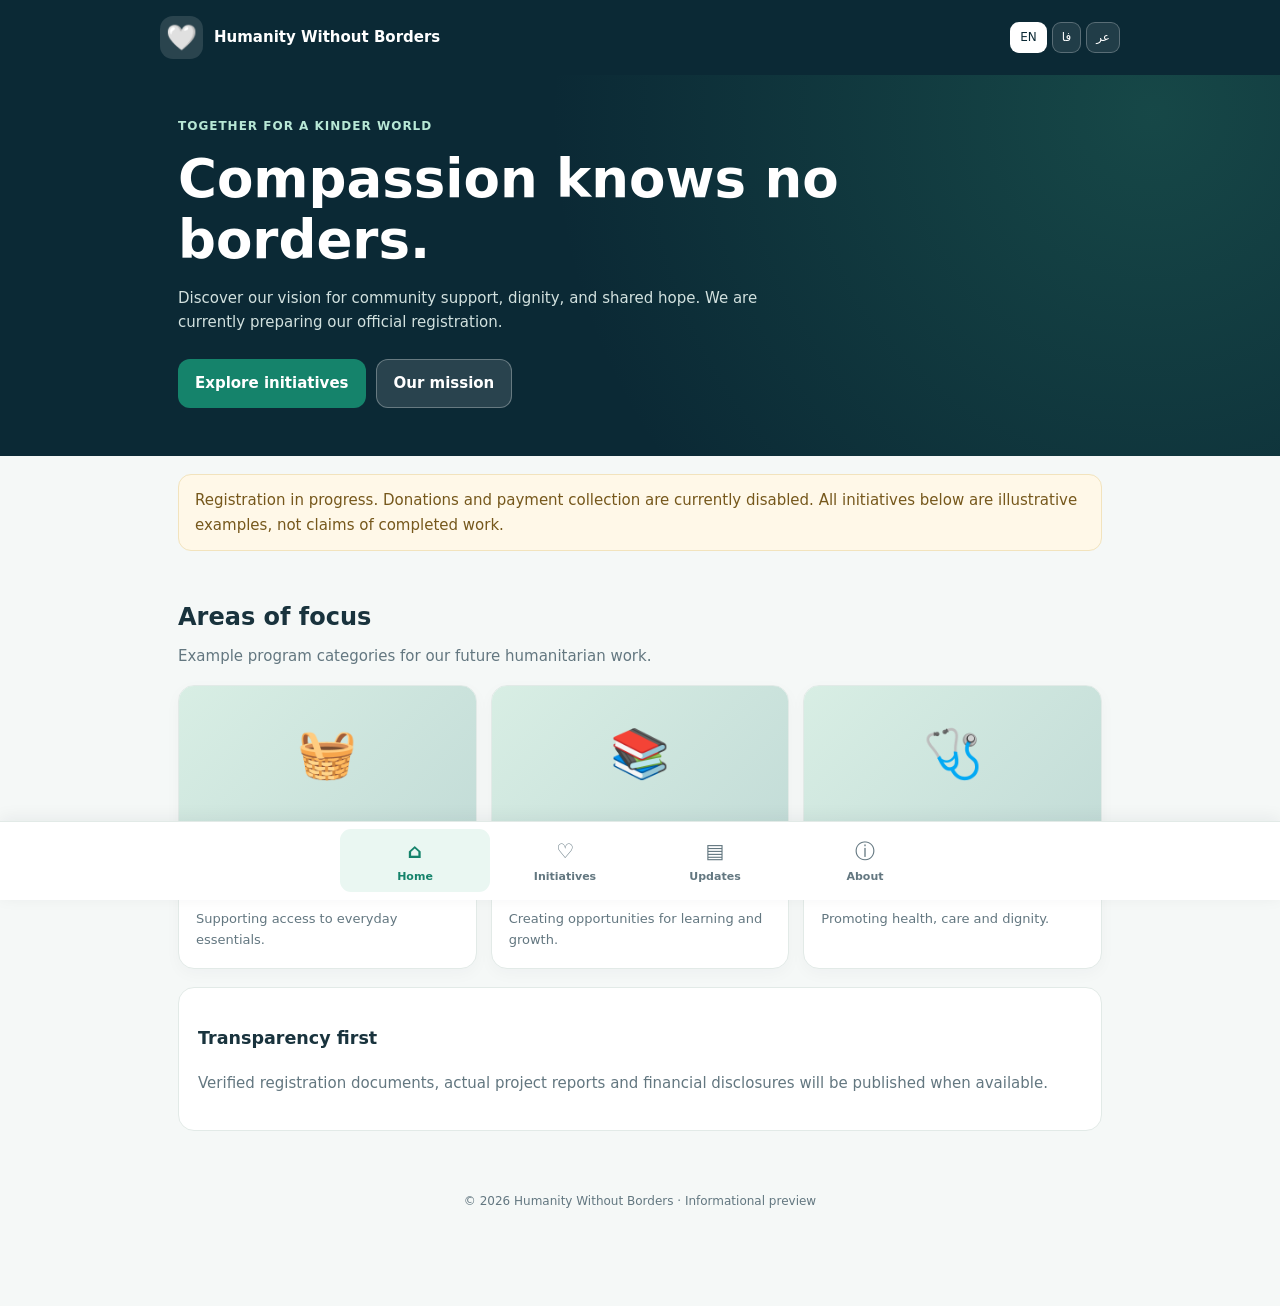
==== index.html @ e38e66b1 "Add files via upload" ====
<!doctype html>
<html lang="en" dir="ltr">
<head>
<meta charset="utf-8"><meta name="viewport" content="width=device-width,initial-scale=1,viewport-fit=cover">
<meta name="theme-color" content="#0b2935"><title>Humanity Without Borders</title>
<script src="https://telegram.org/js/telegram-web-app.js"></script>
<style>
:root{--navy:#0b2935;--green:#15836b;--mint:#eaf7f2;--gold:#e3b45d;--ink:#19333d;--muted:#637780;--bg:#f5f8f7;--line:#e2eae7}*{box-sizing:border-box}body{margin:0;background:var(--bg);font:15px/1.65 system-ui,-apple-system,"Segoe UI",Tahoma,Arial,sans-serif;color:var(--ink)}button,a{font:inherit}button{cursor:pointer}.wrap{max-width:960px;margin:auto;padding:0 18px}.top{background:var(--navy);color:#fff}.head{display:flex;align-items:center;justify-content:space-between;gap:12px;padding:16px 0}.brand{display:flex;align-items:center;gap:11px;font-weight:800;line-height:1.25}.logo{width:43px;height:43px;display:grid;place-items:center;border-radius:13px;background:#ffffff20;font-size:25px}.brand small{display:block;color:#b9d6d1;font-size:11px;font-weight:500}.langs{display:flex;gap:5px}.langs button{background:#ffffff18;color:white;border:1px solid #ffffff40;padding:5px 9px;border-radius:9px;font-size:12px}.langs button.active{background:white;color:var(--navy)}.hero{padding:42px 0 48px;background:radial-gradient(circle at 90% 10%,#2d856c55,transparent 50%),var(--navy);color:white}.eyebrow{font-size:12px;color:#b8e8d6;letter-spacing:1px;font-weight:800;text-transform:uppercase}.hero h1{font-size:clamp(30px,6vw,53px);line-height:1.15;max-width:670px;margin:12px 0}.hero p{max-width:610px;color:#d2e1df}.hero .actions{display:flex;flex-wrap:wrap;gap:10px;margin-top:24px}.btn{border:0;border-radius:12px;padding:11px 17px;font-weight:750;background:var(--green);color:#fff}.btn.alt{background:#ffffff20;border:1px solid #ffffff4a}.btn:disabled{opacity:.6;cursor:not-allowed}.notice{background:#fff8e8;color:#76581c;border:1px solid #f2e3bd;padding:13px 16px;border-radius:13px;margin:18px 0}.section{padding:22px 0}.section h2{font-size:24px;margin:7px 0 6px}.sub{color:var(--muted);margin:0 0 16px}.cards{display:grid;grid-template-columns:repeat(3,minmax(0,1fr));gap:14px}.card{background:white;border:1px solid var(--line);border-radius:16px;overflow:hidden;box-shadow:0 5px 16px #0b293508}.card .pic{height:135px;display:grid;place-items:center;background:linear-gradient(135deg,#d8eee4,#c4ddd8);font-size:48px}.card .body{padding:17px}.card h3{margin:0 0 7px;font-size:17px}.card p{color:var(--muted);font-size:13px;margin:0}.tag{display:inline-block;color:#14735f;background:#e8f7f1;border-radius:20px;padding:3px 9px;font-size:11px;font-weight:800;margin-bottom:9px}.panel{background:white;border:1px solid var(--line);border-radius:16px;padding:19px;margin-bottom:13px}.panel p{color:var(--muted)}.listrow{padding:13px 0;border-bottom:1px solid var(--line)}.listrow:last-child{border:0}.listrow strong{display:block}.listrow small{color:var(--muted)}.bottom{padding:26px 0 95px;color:var(--muted);text-align:center;font-size:12px}.nav{position:fixed;bottom:0;left:0;right:0;z-index:5;background:white;border-top:1px solid var(--line);display:flex;justify-content:center;padding:7px max(9px,env(safe-area-inset-right)) calc(8px + env(safe-area-inset-bottom));box-shadow:0 -3px 16px #09273310}.nav button{flex:1;max-width:150px;border:0;background:transparent;color:var(--muted);border-radius:11px;padding:6px 3px;font-size:11px}.nav button span{display:block;font-size:20px}.nav button.active{color:var(--green);background:var(--mint);font-weight:800}.hidden{display:none!important}[dir=rtl] .hero h1{max-width:740px}[dir=rtl] .brand{text-align:right}@media(max-width:650px){.cards{grid-template-columns:1fr}.card{display:flex}.card .pic{width:115px;min-width:115px;height:auto}.hero{padding:31px 0 36px}.head{align-items:flex-start}.brand{font-size:12px}.langs button{padding:5px 6px}.section h2{font-size:22px}}
</style>
</head>
<body>
<header class="top"><div class="wrap head"><div class="brand"><div class="logo">🤍</div><div>Humanity Without Borders<small id="brandTag"></small></div></div><div class="langs" aria-label="Language"><button data-lang="en">EN</button><button data-lang="fa">فا</button><button data-lang="ar">عر</button></div></div></header>
<div id="hero" class="hero"><div class="wrap"><div class="eyebrow" id="eyebrow"></div><h1 id="heroTitle"></h1><p id="heroText"></p><div class="actions"><button class="btn" data-go="campaigns" id="explore"></button><button class="btn alt" data-go="about" id="mission"></button></div></div></div>
<main class="wrap"><div class="notice" id="notice"></div>
<section id="home" class="section page"><h2 id="homeTitle"></h2><p class="sub" id="homeSub"></p><div class="cards" id="homeCards"></div><div class="panel" style="margin-top:18px"><h3 id="transparencyTitle"></h3><p id="transparencyText"></p></div></section>
<section id="campaigns" class="section page hidden"><h2 id="campaignTitle"></h2><p class="sub" id="campaignSub"></p><div class="cards" id="campaignCards"></div></section>
<section id="updates" class="section page hidden"><h2 id="updatesTitle"></h2><p class="sub" id="updatesSub"></p><div class="panel"><h3 id="newsTitle"></h3><div id="newsList"></div></div><div class="panel"><h3 id="eventsTitle"></h3><div id="eventList"></div></div><div class="panel"><h3 id="galleryTitle"></h3><p id="galleryText"></p></div></section>
<section id="about" class="section page hidden"><h2 id="aboutTitle"></h2><div class="panel"><h3 id="missionTitle"></h3><p id="missionText"></p></div><div class="panel"><h3 id="legalTitle"></h3><p id="legalText"></p></div><div class="panel"><h3 id="contactTitle"></h3><p id="contactText"></p></div></section>
</main><footer class="bottom"><div class="wrap">© <span id="year"></span> Humanity Without Borders · <span id="footerText"></span></div></footer>
<nav class="nav" id="nav"><button data-go="home"><span>⌂</span><b></b></button><button data-go="campaigns"><span>♡</span><b></b></button><button data-go="updates"><span>▤</span><b></b></button><button data-go="about"><span>ⓘ</span><b></b></button></nav>
<script>
const i18n={
en:{brand:'Humanitarian Initiative',eyebrow:'Together for a kinder world',heroTitle:'Compassion knows no borders.',heroText:'Discover our vision for community support, dignity, and shared hope. We are currently preparing our official registration.',explore:'Explore initiatives',mission:'Our mission',notice:'Registration in progress. Donations and payment collection are currently disabled. All initiatives below are illustrative examples, not claims of completed work.',homeTitle:'Areas of focus',homeSub:'Example program categories for our future humanitarian work.',cards:[['🧺','Essential supplies','Supporting access to everyday essentials.'],['📚','Education','Creating opportunities for learning and growth.'],['🩺','Wellbeing','Promoting health, care and dignity.']],transparencyTitle:'Transparency first',transparencyText:'Verified registration documents, actual project reports and financial disclosures will be published when available.',campaignTitle:'Our initiatives',campaignSub:'Planning examples only — no active fundraising.',campaigns:[['🧺','Family essentials','Concept: distribute essential supply kits.'],['📚','Learning access','Concept: help communities access educational materials.'],['🌱','Community resilience','Concept: support locally led community initiatives.']],updatesTitle:'News & events',updatesSub:'Official updates will appear here after publication.',newsTitle:'Announcements',newsEmpty:'No official announcements have been published yet.',eventsTitle:'Upcoming events',eventsEmpty:'No confirmed events at this time.',galleryTitle:'Activity gallery',galleryText:'Photos from real activities will be added with permission and appropriate privacy protection.',aboutTitle:'About us',missionTitle:'Our mission',missionText:'Humanity Without Borders aims to connect compassion with practical, responsible humanitarian action. Our organizational registration is in progress.',legalTitle:'Registration & documents',legalText:'Registration pending. No license number or certificate is claimed. Verified documents will be added after approval.',contactTitle:'Contact & office',contactText:'Office address, verified email and official phone number will be published after confirmation.',footerText:'Informational preview',nav:['Home','Initiatives','Updates','About']},
fa:{brand:'ابتکار بشردوستانه',eyebrow:'با هم برای جهانی مهربان‌تر',heroTitle:'مهربانی مرز نمی‌شناسد.',heroText:'با چشم‌انداز ما برای حمایت از جوامع، کرامت انسانی و امید مشترک آشنا شوید. ثبت رسمی مجموعه در حال انجام است.',explore:'مشاهده طرح‌ها',mission:'ماموریت ما',notice:'ثبت مؤسسه در حال انجام است. دریافت کمک مالی فعلاً غیرفعال است. طرح‌های زیر صرفاً نمونه هستند و به معنی انجام فعالیت واقعی نیستند.',homeTitle:'حوزه‌های فعالیت',homeSub:'نمونه‌هایی از برنامه‌های بشردوستانه آینده ما.',cards:[['🧺','اقلام ضروری','کمک به دسترسی خانواده‌ها به نیازهای روزمره.'],['📚','آموزش','ایجاد فرصت یادگیری و رشد.'],['🩺','سلامت و رفاه','حمایت از سلامت، مراقبت و کرامت انسانی.']],transparencyTitle:'شفافیت در اولویت',transparencyText:'مدارک معتبر ثبت، گزارش پروژه‌های واقعی و گزارش‌های مالی پس از آماده‌شدن منتشر می‌شوند.',campaignTitle:'طرح‌های ما',campaignSub:'فقط نمونه برنامه‌ریزی؛ هیچ جمع‌آوری کمک فعالی وجود ندارد.',campaigns:[['🧺','نیازهای خانواده','طرح پیشنهادی: توزیع بسته‌های ضروری.'],['📚','دسترسی به آموزش','طرح پیشنهادی: تأمین منابع آموزشی.'],['🌱','توانمندسازی جامعه','طرح پیشنهادی: حمایت از طرح‌های محلی.']],updatesTitle:'اخبار و رویدادها',updatesSub:'اطلاعیه‌های رسمی پس از انتشار در این بخش قرار می‌گیرند.',newsTitle:'اطلاعیه‌ها',newsEmpty:'هنوز اطلاعیه رسمی منتشر نشده است.',eventsTitle:'رویدادهای پیش رو',eventsEmpty:'در حال حاضر رویداد تأییدشده‌ای وجود ندارد.',galleryTitle:'گالری فعالیت‌ها',galleryText:'عکس فعالیت‌های واقعی با رضایت افراد و رعایت حریم خصوصی اضافه می‌شود.',aboutTitle:'درباره ما',missionTitle:'ماموریت ما',missionText:'هدف Humanity Without Borders پیوند دادن همدلی با اقدامات بشردوستانه مسئولانه و عملی است. ثبت رسمی مجموعه در حال انجام است.',legalTitle:'ثبت و مدارک',legalText:'ثبت در حال انجام است. هیچ شماره مجوز یا گواهی‌ای ادعا نمی‌شود. مدارک تأییدشده بعداً اضافه خواهند شد.',contactTitle:'ارتباط و دفتر',contactText:'نشانی دفتر، ایمیل و شماره تماس رسمی پس از تأیید منتشر می‌شوند.',footerText:'نسخه نمایشی اطلاع‌رسانی',nav:['خانه','طرح‌ها','اخبار','درباره ما']},
ar:{brand:'مبادرة إنسانية',eyebrow:'معًا من أجل عالم أكثر رحمة',heroTitle:'الرحمة لا تعرف الحدود.',heroText:'تعرفوا على رؤيتنا لدعم المجتمعات والكرامة الإنسانية والأمل المشترك. يجري حاليًا استكمال التسجيل الرسمي.',explore:'استكشف المبادرات',mission:'رسالتنا',notice:'التسجيل الرسمي قيد الإجراء. التبرعات والمدفوعات معطلة حاليًا. المبادرات أدناه أمثلة توضيحية وليست أعمالًا منجزة.',homeTitle:'مجالات التركيز',homeSub:'أمثلة على برامجنا الإنسانية المستقبلية.',cards:[['🧺','المستلزمات الأساسية','المساعدة في توفير الاحتياجات اليومية.'],['📚','التعليم','إتاحة فرص التعلم والنمو.'],['🩺','الصحة والرفاه','تعزيز الصحة والرعاية والكرامة.']],transparencyTitle:'الشفافية أولًا',transparencyText:'ستنشر وثائق التسجيل المعتمدة وتقارير المشاريع الفعلية والبيانات المالية عند توفرها.',campaignTitle:'مبادراتنا',campaignSub:'أمثلة تخطيطية فقط — لا توجد حملات لجمع التبرعات.',campaigns:[['🧺','احتياجات الأسر','فكرة: توزيع مستلزمات أساسية.'],['📚','فرص التعلم','فكرة: توفير المواد التعليمية.'],['🌱','تمكين المجتمعات','فكرة: دعم المبادرات المحلية.']],updatesTitle:'الأخبار والفعاليات',updatesSub:'ستظهر التحديثات الرسمية هنا بعد نشرها.',newsTitle:'الإعلانات',newsEmpty:'لم تُنشر إعلانات رسمية بعد.',eventsTitle:'الفعاليات القادمة',eventsEmpty:'لا توجد فعاليات مؤكدة حاليًا.',galleryTitle:'معرض الأنشطة',galleryText:'ستضاف صور الأنشطة الحقيقية بعد الحصول على الموافقة وحماية الخصوصية.',aboutTitle:'من نحن',missionTitle:'رسالتنا',missionText:'تهدف Humanity Without Borders إلى تحويل التعاطف إلى عمل إنساني مسؤول وعملي. التسجيل الرسمي جارٍ.',legalTitle:'التسجيل والوثائق',legalText:'التسجيل قيد الإجراء. لا ندعي امتلاك ترخيص أو شهادة. ستضاف الوثائق المعتمدة بعد الموافقة.',contactTitle:'التواصل والمكتب',contactText:'سيُنشر عنوان المكتب والبريد الإلكتروني ورقم الهاتف الرسمي بعد التحقق.',footerText:'نسخة تعريفية تجريبية',nav:['الرئيسية','المبادرات','الأخبار','من نحن']}};
let lang=localStorage.getItem('hwb-lang')||'en';if(!i18n[lang])lang='en';let page='home';const $=id=>document.getElementById(id);function txt(id,v){$(id).textContent=v}function cards(id,items,tag){$(id).replaceChildren(...items.map(([emoji,title,desc])=>{const c=document.createElement('article');c.className='card';const pic=document.createElement('div');pic.className='pic';pic.textContent=emoji;const body=document.createElement('div');body.className='body';const label=document.createElement('div');label.className='tag';label.textContent=tag;const h=document.createElement('h3');h.textContent=title;const p=document.createElement('p');p.textContent=desc;body.append(label,h,p);c.append(pic,body);return c}))}function render(){const t=i18n[lang];document.documentElement.lang=lang;document.documentElement.dir=lang==='en'?'ltr':'rtl';Object.keys(t).forEach(k=>{if(typeof t[k]==='string'&&$(k))txt(k,t[k])});cards('homeCards',t.cards,lang==='en'?'Focus':lang==='fa'?'حوزه':'مجال');cards('campaignCards',t.campaigns,lang==='en'?'Concept':lang==='fa'?'پیشنهادی':'مقترح');$('newsList').textContent=t.newsEmpty;$('eventList').textContent=t.eventsEmpty;document.querySelectorAll('.langs button').forEach(b=>b.classList.toggle('active',b.dataset.lang===lang));document.querySelectorAll('.nav button').forEach((b,i)=>{b.querySelector('b').textContent=t.nav[i];b.classList.toggle('active',b.dataset.go===page)});document.querySelectorAll('.page').forEach(s=>s.classList.toggle('hidden',s.id!==page));$('hero').classList.toggle('hidden',page!=='home');localStorage.setItem('hwb-lang',lang)}document.querySelectorAll('[data-lang]').forEach(b=>b.addEventListener('click',()=>{lang=b.dataset.lang;render()}));document.querySelectorAll('[data-go]').forEach(b=>b.addEventListener('click',()=>{page=b.dataset.go;render();window.scrollTo({top:0,behavior:'smooth'})}));$('year').textContent=new Date().getFullYear();try{window.Telegram?.WebApp?.ready();window.Telegram?.WebApp?.expand()}catch(e){}render();
</script></body></html>
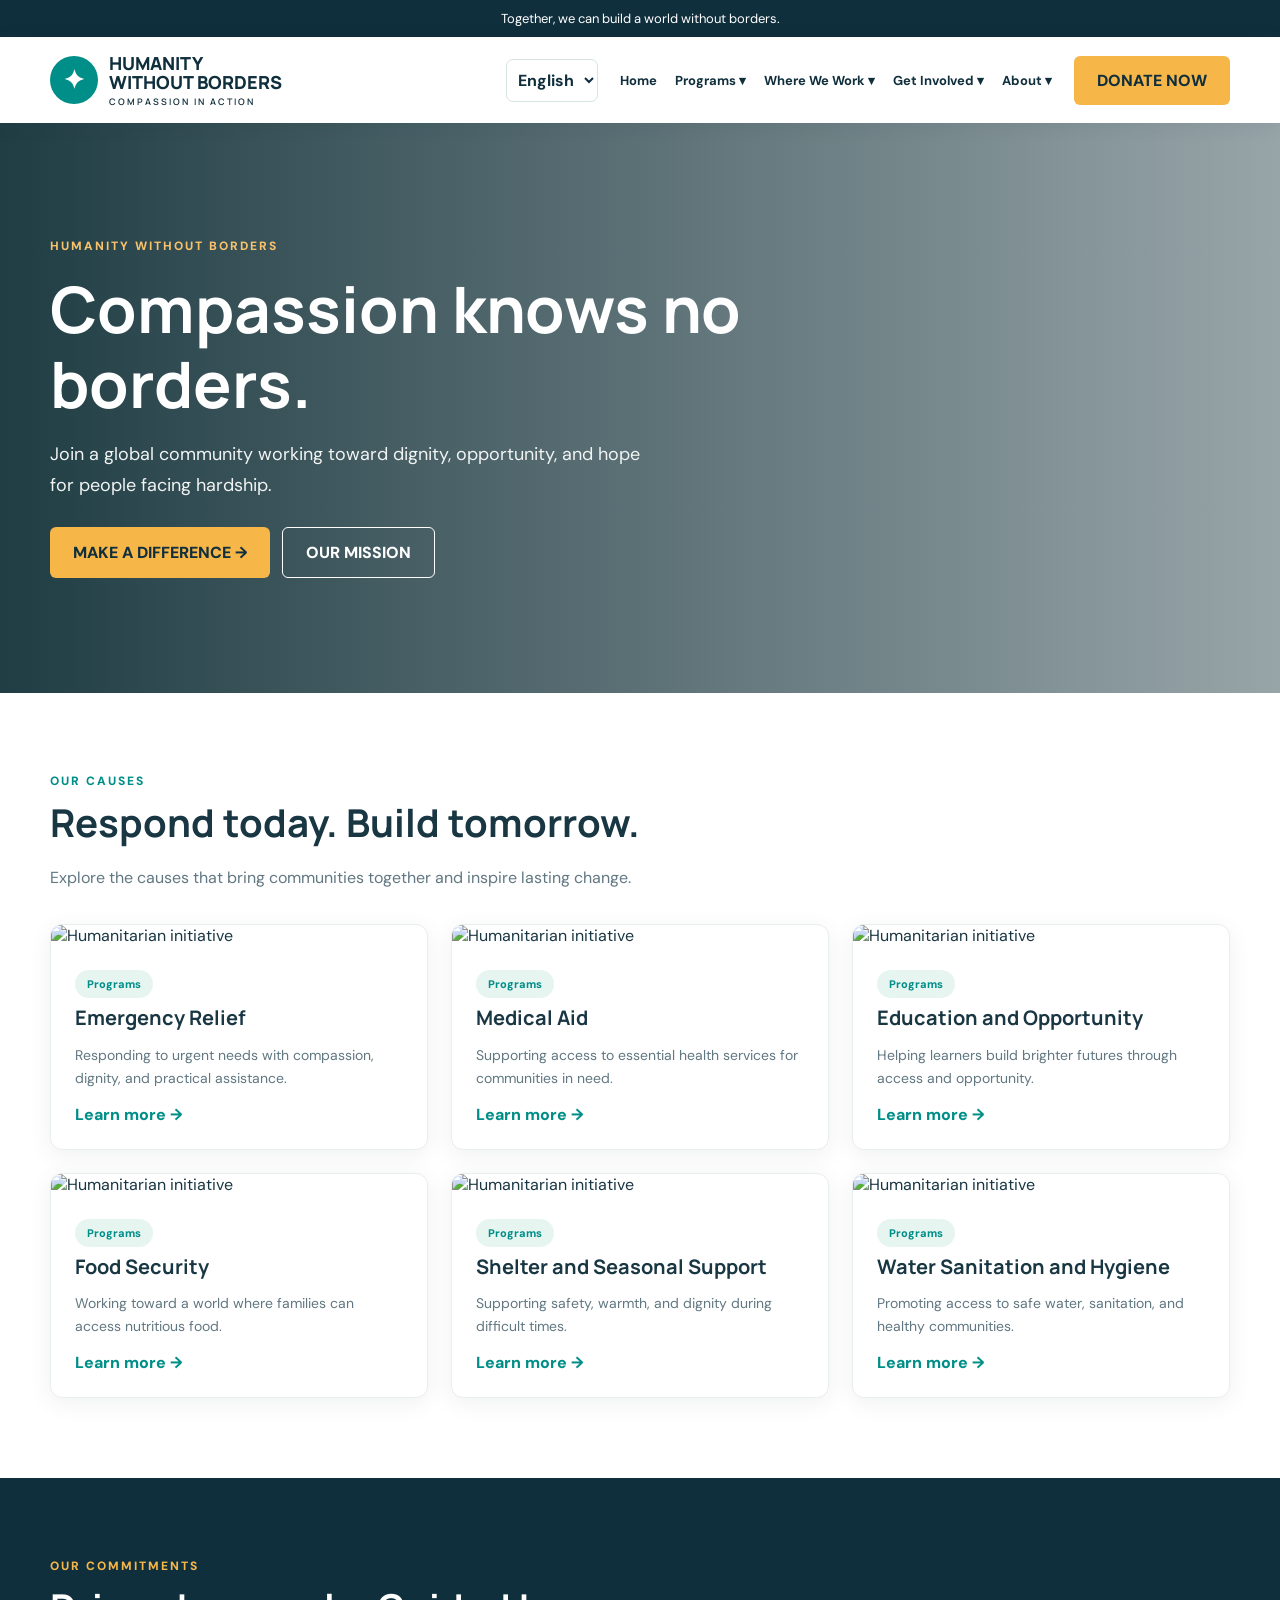
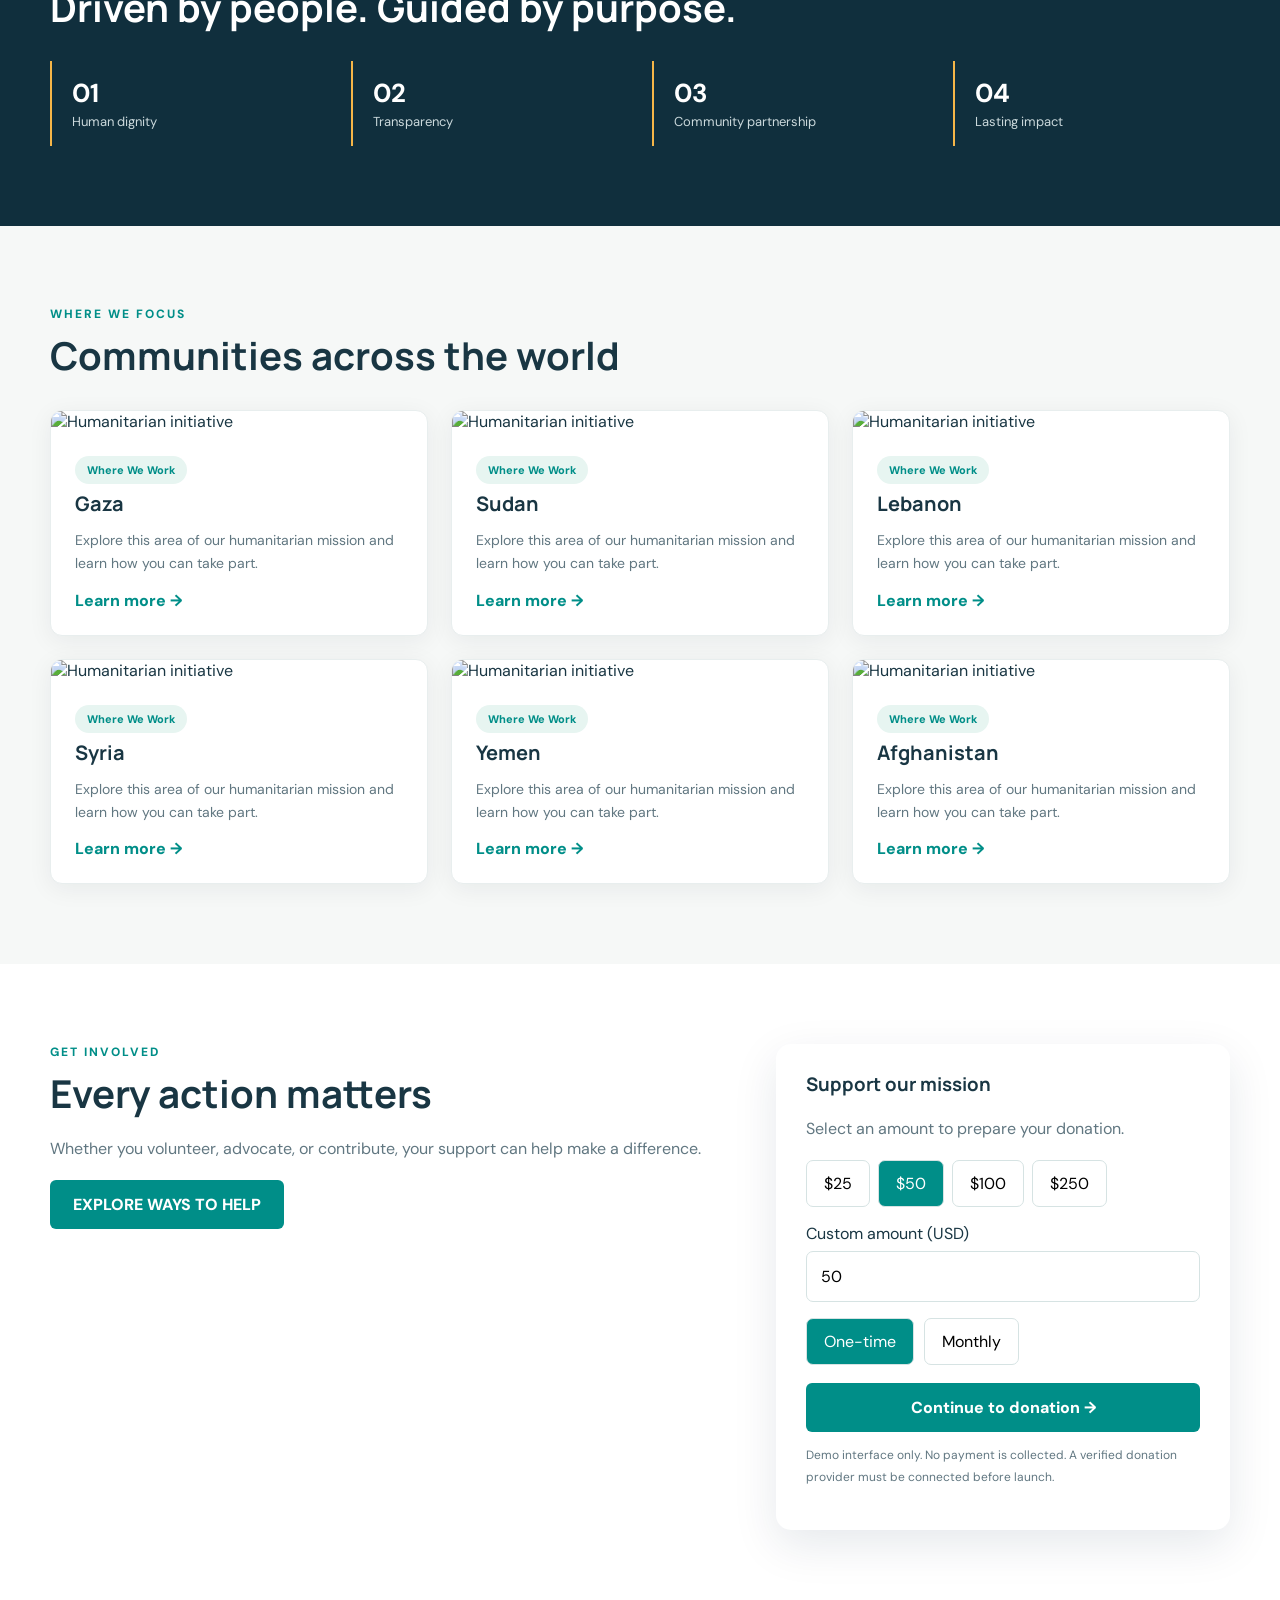
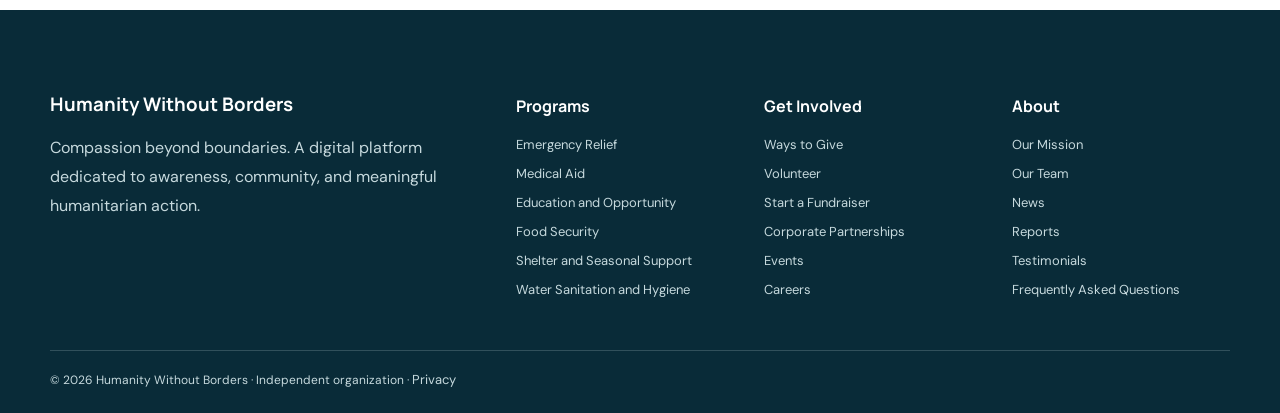
==== commit 171bc3c0: "Add Persian English Arabic languages" ====
--- a/index.html
+++ b/index.html
@@ -1,27 +1 @@
-<!doctype html>
-<html lang="en" dir="ltr">
-<head>
-<meta charset="utf-8"><meta name="viewport" content="width=device-width,initial-scale=1,viewport-fit=cover">
-<meta name="theme-color" content="#0b2935"><title>Humanity Without Borders</title>
-<script src="https://telegram.org/js/telegram-web-app.js"></script>
-<style>
-:root{--navy:#0b2935;--green:#15836b;--mint:#eaf7f2;--gold:#e3b45d;--ink:#19333d;--muted:#637780;--bg:#f5f8f7;--line:#e2eae7}*{box-sizing:border-box}body{margin:0;background:var(--bg);font:15px/1.65 system-ui,-apple-system,"Segoe UI",Tahoma,Arial,sans-serif;color:var(--ink)}button,a{font:inherit}button{cursor:pointer}.wrap{max-width:960px;margin:auto;padding:0 18px}.top{background:var(--navy);color:#fff}.head{display:flex;align-items:center;justify-content:space-between;gap:12px;padding:16px 0}.brand{display:flex;align-items:center;gap:11px;font-weight:800;line-height:1.25}.logo{width:43px;height:43px;display:grid;place-items:center;border-radius:13px;background:#ffffff20;font-size:25px}.brand small{display:block;color:#b9d6d1;font-size:11px;font-weight:500}.langs{display:flex;gap:5px}.langs button{background:#ffffff18;color:white;border:1px solid #ffffff40;padding:5px 9px;border-radius:9px;font-size:12px}.langs button.active{background:white;color:var(--navy)}.hero{padding:42px 0 48px;background:radial-gradient(circle at 90% 10%,#2d856c55,transparent 50%),var(--navy);color:white}.eyebrow{font-size:12px;color:#b8e8d6;letter-spacing:1px;font-weight:800;text-transform:uppercase}.hero h1{font-size:clamp(30px,6vw,53px);line-height:1.15;max-width:670px;margin:12px 0}.hero p{max-width:610px;color:#d2e1df}.hero .actions{display:flex;flex-wrap:wrap;gap:10px;margin-top:24px}.btn{border:0;border-radius:12px;padding:11px 17px;font-weight:750;background:var(--green);color:#fff}.btn.alt{background:#ffffff20;border:1px solid #ffffff4a}.btn:disabled{opacity:.6;cursor:not-allowed}.notice{background:#fff8e8;color:#76581c;border:1px solid #f2e3bd;padding:13px 16px;border-radius:13px;margin:18px 0}.section{padding:22px 0}.section h2{font-size:24px;margin:7px 0 6px}.sub{color:var(--muted);margin:0 0 16px}.cards{display:grid;grid-template-columns:repeat(3,minmax(0,1fr));gap:14px}.card{background:white;border:1px solid var(--line);border-radius:16px;overflow:hidden;box-shadow:0 5px 16px #0b293508}.card .pic{height:135px;display:grid;place-items:center;background:linear-gradient(135deg,#d8eee4,#c4ddd8);font-size:48px}.card .body{padding:17px}.card h3{margin:0 0 7px;font-size:17px}.card p{color:var(--muted);font-size:13px;margin:0}.tag{display:inline-block;color:#14735f;background:#e8f7f1;border-radius:20px;padding:3px 9px;font-size:11px;font-weight:800;margin-bottom:9px}.panel{background:white;border:1px solid var(--line);border-radius:16px;padding:19px;margin-bottom:13px}.panel p{color:var(--muted)}.listrow{padding:13px 0;border-bottom:1px solid var(--line)}.listrow:last-child{border:0}.listrow strong{display:block}.listrow small{color:var(--muted)}.bottom{padding:26px 0 95px;color:var(--muted);text-align:center;font-size:12px}.nav{position:fixed;bottom:0;left:0;right:0;z-index:5;background:white;border-top:1px solid var(--line);display:flex;justify-content:center;padding:7px max(9px,env(safe-area-inset-right)) calc(8px + env(safe-area-inset-bottom));box-shadow:0 -3px 16px #09273310}.nav button{flex:1;max-width:150px;border:0;background:transparent;color:var(--muted);border-radius:11px;padding:6px 3px;font-size:11px}.nav button span{display:block;font-size:20px}.nav button.active{color:var(--green);background:var(--mint);font-weight:800}.hidden{display:none!important}[dir=rtl] .hero h1{max-width:740px}[dir=rtl] .brand{text-align:right}@media(max-width:650px){.cards{grid-template-columns:1fr}.card{display:flex}.card .pic{width:115px;min-width:115px;height:auto}.hero{padding:31px 0 36px}.head{align-items:flex-start}.brand{font-size:12px}.langs button{padding:5px 6px}.section h2{font-size:22px}}
-</style>
-</head>
-<body>
-<header class="top"><div class="wrap head"><div class="brand"><div class="logo">🤍</div><div>Humanity Without Borders<small id="brandTag"></small></div></div><div class="langs" aria-label="Language"><button data-lang="en">EN</button><button data-lang="fa">فا</button><button data-lang="ar">عر</button></div></div></header>
-<div id="hero" class="hero"><div class="wrap"><div class="eyebrow" id="eyebrow"></div><h1 id="heroTitle"></h1><p id="heroText"></p><div class="actions"><button class="btn" data-go="campaigns" id="explore"></button><button class="btn alt" data-go="about" id="mission"></button></div></div></div>
-<main class="wrap"><div class="notice" id="notice"></div>
-<section id="home" class="section page"><h2 id="homeTitle"></h2><p class="sub" id="homeSub"></p><div class="cards" id="homeCards"></div><div class="panel" style="margin-top:18px"><h3 id="transparencyTitle"></h3><p id="transparencyText"></p></div></section>
-<section id="campaigns" class="section page hidden"><h2 id="campaignTitle"></h2><p class="sub" id="campaignSub"></p><div class="cards" id="campaignCards"></div></section>
-<section id="updates" class="section page hidden"><h2 id="updatesTitle"></h2><p class="sub" id="updatesSub"></p><div class="panel"><h3 id="newsTitle"></h3><div id="newsList"></div></div><div class="panel"><h3 id="eventsTitle"></h3><div id="eventList"></div></div><div class="panel"><h3 id="galleryTitle"></h3><p id="galleryText"></p></div></section>
-<section id="about" class="section page hidden"><h2 id="aboutTitle"></h2><div class="panel"><h3 id="missionTitle"></h3><p id="missionText"></p></div><div class="panel"><h3 id="legalTitle"></h3><p id="legalText"></p></div><div class="panel"><h3 id="contactTitle"></h3><p id="contactText"></p></div></section>
-</main><footer class="bottom"><div class="wrap">© <span id="year"></span> Humanity Without Borders · <span id="footerText"></span></div></footer>
-<nav class="nav" id="nav"><button data-go="home"><span>⌂</span><b></b></button><button data-go="campaigns"><span>♡</span><b></b></button><button data-go="updates"><span>▤</span><b></b></button><button data-go="about"><span>ⓘ</span><b></b></button></nav>
-<script>
-const i18n={
-en:{brand:'Humanitarian Initiative',eyebrow:'Together for a kinder world',heroTitle:'Compassion knows no borders.',heroText:'Discover our vision for community support, dignity, and shared hope. We are currently preparing our official registration.',explore:'Explore initiatives',mission:'Our mission',notice:'Registration in progress. Donations and payment collection are currently disabled. All initiatives below are illustrative examples, not claims of completed work.',homeTitle:'Areas of focus',homeSub:'Example program categories for our future humanitarian work.',cards:[['🧺','Essential supplies','Supporting access to everyday essentials.'],['📚','Education','Creating opportunities for learning and growth.'],['🩺','Wellbeing','Promoting health, care and dignity.']],transparencyTitle:'Transparency first',transparencyText:'Verified registration documents, actual project reports and financial disclosures will be published when available.',campaignTitle:'Our initiatives',campaignSub:'Planning examples only — no active fundraising.',campaigns:[['🧺','Family essentials','Concept: distribute essential supply kits.'],['📚','Learning access','Concept: help communities access educational materials.'],['🌱','Community resilience','Concept: support locally led community initiatives.']],updatesTitle:'News & events',updatesSub:'Official updates will appear here after publication.',newsTitle:'Announcements',newsEmpty:'No official announcements have been published yet.',eventsTitle:'Upcoming events',eventsEmpty:'No confirmed events at this time.',galleryTitle:'Activity gallery',galleryText:'Photos from real activities will be added with permission and appropriate privacy protection.',aboutTitle:'About us',missionTitle:'Our mission',missionText:'Humanity Without Borders aims to connect compassion with practical, responsible humanitarian action. Our organizational registration is in progress.',legalTitle:'Registration & documents',legalText:'Registration pending. No license number or certificate is claimed. Verified documents will be added after approval.',contactTitle:'Contact & office',contactText:'Office address, verified email and official phone number will be published after confirmation.',footerText:'Informational preview',nav:['Home','Initiatives','Updates','About']},
-fa:{brand:'ابتکار بشردوستانه',eyebrow:'با هم برای جهانی مهربان‌تر',heroTitle:'مهربانی مرز نمی‌شناسد.',heroText:'با چشم‌انداز ما برای حمایت از جوامع، کرامت انسانی و امید مشترک آشنا شوید. ثبت رسمی مجموعه در حال انجام است.',explore:'مشاهده طرح‌ها',mission:'ماموریت ما',notice:'ثبت مؤسسه در حال انجام است. دریافت کمک مالی فعلاً غیرفعال است. طرح‌های زیر صرفاً نمونه هستند و به معنی انجام فعالیت واقعی نیستند.',homeTitle:'حوزه‌های فعالیت',homeSub:'نمونه‌هایی از برنامه‌های بشردوستانه آینده ما.',cards:[['🧺','اقلام ضروری','کمک به دسترسی خانواده‌ها به نیازهای روزمره.'],['📚','آموزش','ایجاد فرصت یادگیری و رشد.'],['🩺','سلامت و رفاه','حمایت از سلامت، مراقبت و کرامت انسانی.']],transparencyTitle:'شفافیت در اولویت',transparencyText:'مدارک معتبر ثبت، گزارش پروژه‌های واقعی و گزارش‌های مالی پس از آماده‌شدن منتشر می‌شوند.',campaignTitle:'طرح‌های ما',campaignSub:'فقط نمونه برنامه‌ریزی؛ هیچ جمع‌آوری کمک فعالی وجود ندارد.',campaigns:[['🧺','نیازهای خانواده','طرح پیشنهادی: توزیع بسته‌های ضروری.'],['📚','دسترسی به آموزش','طرح پیشنهادی: تأمین منابع آموزشی.'],['🌱','توانمندسازی جامعه','طرح پیشنهادی: حمایت از طرح‌های محلی.']],updatesTitle:'اخبار و رویدادها',updatesSub:'اطلاعیه‌های رسمی پس از انتشار در این بخش قرار می‌گیرند.',newsTitle:'اطلاعیه‌ها',newsEmpty:'هنوز اطلاعیه رسمی منتشر نشده است.',eventsTitle:'رویدادهای پیش رو',eventsEmpty:'در حال حاضر رویداد تأییدشده‌ای وجود ندارد.',galleryTitle:'گالری فعالیت‌ها',galleryText:'عکس فعالیت‌های واقعی با رضایت افراد و رعایت حریم خصوصی اضافه می‌شود.',aboutTitle:'درباره ما',missionTitle:'ماموریت ما',missionText:'هدف Humanity Without Borders پیوند دادن همدلی با اقدامات بشردوستانه مسئولانه و عملی است. ثبت رسمی مجموعه در حال انجام است.',legalTitle:'ثبت و مدارک',legalText:'ثبت در حال انجام است. هیچ شماره مجوز یا گواهی‌ای ادعا نمی‌شود. مدارک تأییدشده بعداً اضافه خواهند شد.',contactTitle:'ارتباط و دفتر',contactText:'نشانی دفتر، ایمیل و شماره تماس رسمی پس از تأیید منتشر می‌شوند.',footerText:'نسخه نمایشی اطلاع‌رسانی',nav:['خانه','طرح‌ها','اخبار','درباره ما']},
-ar:{brand:'مبادرة إنسانية',eyebrow:'معًا من أجل عالم أكثر رحمة',heroTitle:'الرحمة لا تعرف الحدود.',heroText:'تعرفوا على رؤيتنا لدعم المجتمعات والكرامة الإنسانية والأمل المشترك. يجري حاليًا استكمال التسجيل الرسمي.',explore:'استكشف المبادرات',mission:'رسالتنا',notice:'التسجيل الرسمي قيد الإجراء. التبرعات والمدفوعات معطلة حاليًا. المبادرات أدناه أمثلة توضيحية وليست أعمالًا منجزة.',homeTitle:'مجالات التركيز',homeSub:'أمثلة على برامجنا الإنسانية المستقبلية.',cards:[['🧺','المستلزمات الأساسية','المساعدة في توفير الاحتياجات اليومية.'],['📚','التعليم','إتاحة فرص التعلم والنمو.'],['🩺','الصحة والرفاه','تعزيز الصحة والرعاية والكرامة.']],transparencyTitle:'الشفافية أولًا',transparencyText:'ستنشر وثائق التسجيل المعتمدة وتقارير المشاريع الفعلية والبيانات المالية عند توفرها.',campaignTitle:'مبادراتنا',campaignSub:'أمثلة تخطيطية فقط — لا توجد حملات لجمع التبرعات.',campaigns:[['🧺','احتياجات الأسر','فكرة: توزيع مستلزمات أساسية.'],['📚','فرص التعلم','فكرة: توفير المواد التعليمية.'],['🌱','تمكين المجتمعات','فكرة: دعم المبادرات المحلية.']],updatesTitle:'الأخبار والفعاليات',updatesSub:'ستظهر التحديثات الرسمية هنا بعد نشرها.',newsTitle:'الإعلانات',newsEmpty:'لم تُنشر إعلانات رسمية بعد.',eventsTitle:'الفعاليات القادمة',eventsEmpty:'لا توجد فعاليات مؤكدة حاليًا.',galleryTitle:'معرض الأنشطة',galleryText:'ستضاف صور الأنشطة الحقيقية بعد الحصول على الموافقة وحماية الخصوصية.',aboutTitle:'من نحن',missionTitle:'رسالتنا',missionText:'تهدف Humanity Without Borders إلى تحويل التعاطف إلى عمل إنساني مسؤول وعملي. التسجيل الرسمي جارٍ.',legalTitle:'التسجيل والوثائق',legalText:'التسجيل قيد الإجراء. لا ندعي امتلاك ترخيص أو شهادة. ستضاف الوثائق المعتمدة بعد الموافقة.',contactTitle:'التواصل والمكتب',contactText:'سيُنشر عنوان المكتب والبريد الإلكتروني ورقم الهاتف الرسمي بعد التحقق.',footerText:'نسخة تعريفية تجريبية',nav:['الرئيسية','المبادرات','الأخبار','من نحن']}};
-let lang=localStorage.getItem('hwb-lang')||'en';if(!i18n[lang])lang='en';let page='home';const $=id=>document.getElementById(id);function txt(id,v){$(id).textContent=v}function cards(id,items,tag){$(id).replaceChildren(...items.map(([emoji,title,desc])=>{const c=document.createElement('article');c.className='card';const pic=document.createElement('div');pic.className='pic';pic.textContent=emoji;const body=document.createElement('div');body.className='body';const label=document.createElement('div');label.className='tag';label.textContent=tag;const h=document.createElement('h3');h.textContent=title;const p=document.createElement('p');p.textContent=desc;body.append(label,h,p);c.append(pic,body);return c}))}function render(){const t=i18n[lang];document.documentElement.lang=lang;document.documentElement.dir=lang==='en'?'ltr':'rtl';Object.keys(t).forEach(k=>{if(typeof t[k]==='string'&&$(k))txt(k,t[k])});cards('homeCards',t.cards,lang==='en'?'Focus':lang==='fa'?'حوزه':'مجال');cards('campaignCards',t.campaigns,lang==='en'?'Concept':lang==='fa'?'پیشنهادی':'مقترح');$('newsList').textContent=t.newsEmpty;$('eventList').textContent=t.eventsEmpty;document.querySelectorAll('.langs button').forEach(b=>b.classList.toggle('active',b.dataset.lang===lang));document.querySelectorAll('.nav button').forEach((b,i)=>{b.querySelector('b').textContent=t.nav[i];b.classList.toggle('active',b.dataset.go===page)});document.querySelectorAll('.page').forEach(s=>s.classList.toggle('hidden',s.id!==page));$('hero').classList.toggle('hidden',page!=='home');localStorage.setItem('hwb-lang',lang)}document.querySelectorAll('[data-lang]').forEach(b=>b.addEventListener('click',()=>{lang=b.dataset.lang;render()}));document.querySelectorAll('[data-go]').forEach(b=>b.addEventListener('click',()=>{page=b.dataset.go;render();window.scrollTo({top:0,behavior:'smooth'})}));$('year').textContent=new Date().getFullYear();try{window.Telegram?.WebApp?.ready();window.Telegram?.WebApp?.expand()}catch(e){}render();
-</script></body></html>
+<!doctype html><html lang="en"><head><meta charset="UTF-8"><meta name="viewport" content="width=device-width, initial-scale=1"><meta name="description" content="Humanity Without Borders — compassion in action"><title>Humanity Without Borders</title><link rel="stylesheet" href="style.css"></head><body><div id="app"></div><script src="i18n.js"></script><script src="app.js"></script></body></html>
--- a/style.css
+++ b/style.css
@@ -0,0 +1,15 @@
+@import url('https://fonts.googleapis.com/css2?family=DM+Sans:wght@400;500;600;700&family=Manrope:wght@400;500;600;700;800&display=swap');
+:root{--navy:#102f3d;--teal:#008e88;--mint:#e7f5f1;--orange:#f6b648;--ink:#193643;--muted:#617781;--bg:#f6f8f7}*{box-sizing:border-box}html{scroll-behavior:smooth}body{margin:0;color:var(--ink);font-family:'DM Sans',sans-serif;background:white}h1,h2,h3,h4{font-family:Manrope,sans-serif;line-height:1.16}a{text-decoration:none;color:inherit}button,input,select,textarea{font:inherit}.container{width:min(1180px,calc(100% - 40px));margin:auto}.topbar{background:var(--navy);color:#fff;text-align:center;font-size:13px;padding:10px 12px}.header{background:white;position:sticky;top:0;z-index:20;box-shadow:0 3px 18px #102f3d13}.head-inner{display:flex;align-items:center;gap:22px;min-height:86px}.logo{display:flex;align-items:center;gap:11px;margin-right:auto;font-family:Manrope;font-weight:800;color:var(--navy);font-size:18px;line-height:1.05}.mark{display:grid;place-items:center;width:48px;height:48px;border-radius:50%;background:var(--teal);color:white;font-size:26px}.logo small{display:block;font-weight:600;letter-spacing:2px;font-size:9px;margin-top:5px}.nav{display:flex;align-items:center;gap:18px}.nav-group{position:relative}.nav-trigger{background:none;border:0;padding:30px 0;cursor:pointer;font-weight:700;font-size:13px;color:var(--navy)}.dropdown{display:none;position:absolute;top:100%;left:-25px;background:white;box-shadow:0 15px 45px #102f3d25;width:300px;border-radius:0 0 14px 14px;padding:15px;max-height:70vh;overflow:auto}.nav-group:hover .dropdown,.nav-group:focus-within .dropdown{display:block}.dropdown a{display:block;padding:11px;border-radius:7px;font-size:13px}.dropdown a:hover{background:var(--mint)}.btn{border:0;border-radius:6px;background:var(--teal);color:white;padding:14px 23px;display:inline-flex;align-items:center;justify-content:center;font-weight:800;cursor:pointer}.btn:hover{background:#006d68}.btn.orange{background:var(--orange);color:var(--navy)}.menu-btn{display:none;border:0;background:transparent;font-size:28px}.hero{min-height:570px;background:linear-gradient(90deg,rgba(8,40,48,.9),rgba(8,40,48,.42)),url('https://images.unsplash.com/photo-1531206715517-5c0ba140b2b8?w=1600&q=85') center/cover;color:white;display:flex;align-items:center}.hero-content{max-width:710px;padding:70px 0}.eyebrow{font-weight:800;letter-spacing:2px;text-transform:uppercase;font-size:12px;color:var(--teal)}.hero .eyebrow{color:#f8c26c}.hero h1{font-size:clamp(40px,5vw,69px);margin:18px 0}.hero p{font-size:18px;line-height:1.75;max-width:600px;color:#f1f4f3}.actions{display:flex;gap:12px;flex-wrap:wrap;margin-top:25px}.btn.outline{border:1px solid white;background:transparent}.section{padding:80px 0}.section.soft{background:var(--bg)}.section h2{font-size:clamp(29px,3vw,43px);margin:12px 0 18px}.section-intro{max-width:700px;color:var(--muted);line-height:1.8}.grid{display:grid;grid-template-columns:repeat(3,1fr);gap:23px;margin-top:32px}.card{border-radius:12px;overflow:hidden;background:white;box-shadow:0 5px 25px #0a273410;border:1px solid #e8eeee}.card img{width:100%;height:220px;object-fit:cover}.card-body{padding:24px}.card h3{margin:8px 0 12px;font-size:20px}.card p{color:var(--muted);line-height:1.65;font-size:14px}.card a.more{font-weight:800;color:var(--teal)}.pill{display:inline-block;color:var(--teal);background:var(--mint);border-radius:30px;font-weight:800;font-size:11px;padding:7px 12px}.impact{background:var(--navy);color:white}.impact h2{color:white}.impact-grid{display:grid;grid-template-columns:repeat(4,1fr);gap:24px;margin-top:30px}.impact-grid div{border-left:2px solid var(--orange);padding:15px 20px}.impact-grid strong{font-size:26px;display:block}.impact-grid span{color:#cbd9dc;font-size:13px}.donate-box{background:white;padding:30px;border-radius:15px;box-shadow:0 15px 45px #0b2c401a;max-width:510px}.donate-box h3{margin-top:0}.amounts{display:flex;gap:8px;margin:16px 0}.amounts button,.freq button{padding:12px 17px;border:1px solid #d6e3e3;background:white;border-radius:7px;cursor:pointer}.amounts button.active,.freq button.active{background:var(--teal);color:white}.donate-box input,.donate-box select,.form input,.form textarea{width:100%;border:1px solid #d6e3e3;border-radius:7px;padding:14px;margin:7px 0 16px}.freq{display:flex;gap:10px;margin-bottom:18px}.notice{color:#687b80;font-size:12px;line-height:1.7}.banner{background:var(--mint);padding:65px 0}.banner h1{font-size:clamp(35px,4vw,54px);margin:10px 0}.breadcrumbs{color:#648080;font-size:13px}.detail{display:grid;grid-template-columns:1.5fr 1fr;gap:45px;align-items:start}.detail img{width:100%;height:390px;object-fit:cover;border-radius:14px}.detail p{line-height:1.85;color:var(--muted)}.footer{background:#092b38;color:white;padding:65px 0 25px}.footer-grid{display:grid;grid-template-columns:2fr repeat(3,1fr);gap:30px}.footer a{display:block;color:#c6d9dd;font-size:13px;margin:12px 0}.footer p{color:#c6d9dd;line-height:1.8}.copyright{border-top:1px solid #31505b;margin-top:40px;padding-top:20px;color:#c6d9dd;font-size:12px}.search{padding:10px 12px;border:1px solid #d5e0e1;border-radius:7px;max-width:190px}.hidden{display:none!important}.form{max-width:650px}.form label{font-weight:700}.form textarea{min-height:130px}.search-results{margin-top:20px}.search-results a{display:block;padding:10px;border-bottom:1px solid #eee}@media(max-width:950px){.menu-btn{display:block}.nav{display:none;position:absolute;top:86px;left:0;right:0;background:white;padding:20px;max-height:80vh;overflow:auto;box-shadow:0 15px 25px #1233;align-items:stretch;flex-direction:column}.nav.open{display:flex}.nav-trigger{padding:10px}.dropdown{display:block;position:static;box-shadow:none;width:auto;max-height:none;padding:0 10px}.nav-group{border-bottom:1px solid #eee}.head-inner>.search{display:none}.grid{grid-template-columns:repeat(2,1fr)}.footer-grid{grid-template-columns:repeat(2,1fr)}}@media(max-width:620px){.grid,.detail,.footer-grid{grid-template-columns:1fr}.impact-grid{grid-template-columns:repeat(2,1fr)}.section{padding:55px 0}.hero{min-height:520px}.hero h1{font-size:39px}.logo{font-size:14px}.head-inner>.btn{padding:11px}.card img{height:210px}}/* Language switcher and right-to-left layout */
+@import url('https://fonts.googleapis.com/css2?family=Vazirmatn:wght@400;500;600;700;800&display=swap');
+.lang-switch{border:1px solid #d6e3e3;border-radius:7px;padding:9px 7px;background:white;color:var(--navy);font-weight:700;max-width:105px;cursor:pointer;flex-shrink:0}
+body.rtl{font-family:'Vazirmatn',sans-serif;text-align:right}
+body.rtl h1,body.rtl h2,body.rtl h3,body.rtl h4,body.rtl .logo{font-family:'Vazirmatn',sans-serif}
+body.rtl .logo{margin-right:0;margin-left:auto}
+body.rtl .dropdown{left:auto;right:-25px}
+body.rtl .impact-grid div{border-left:0;border-right:2px solid var(--orange)}
+body.rtl .eyebrow{letter-spacing:0}
+body.rtl .hero{background-image:linear-gradient(270deg,rgba(8,40,48,.9),rgba(8,40,48,.42)),url('https://images.unsplash.com/photo-1531206715517-5c0ba140b2b8?w=1600&q=85')}
+body.rtl .hero-content{margin-right:0;margin-left:auto}
+body.rtl .logo small{letter-spacing:0}
+@media(max-width:950px){.lang-switch{margin-inline-start:auto}.head-inner{gap:10px}body.rtl .dropdown{right:auto}}
+@media(max-width:620px){.lang-switch{max-width:85px;font-size:12px;padding:7px 3px}}
